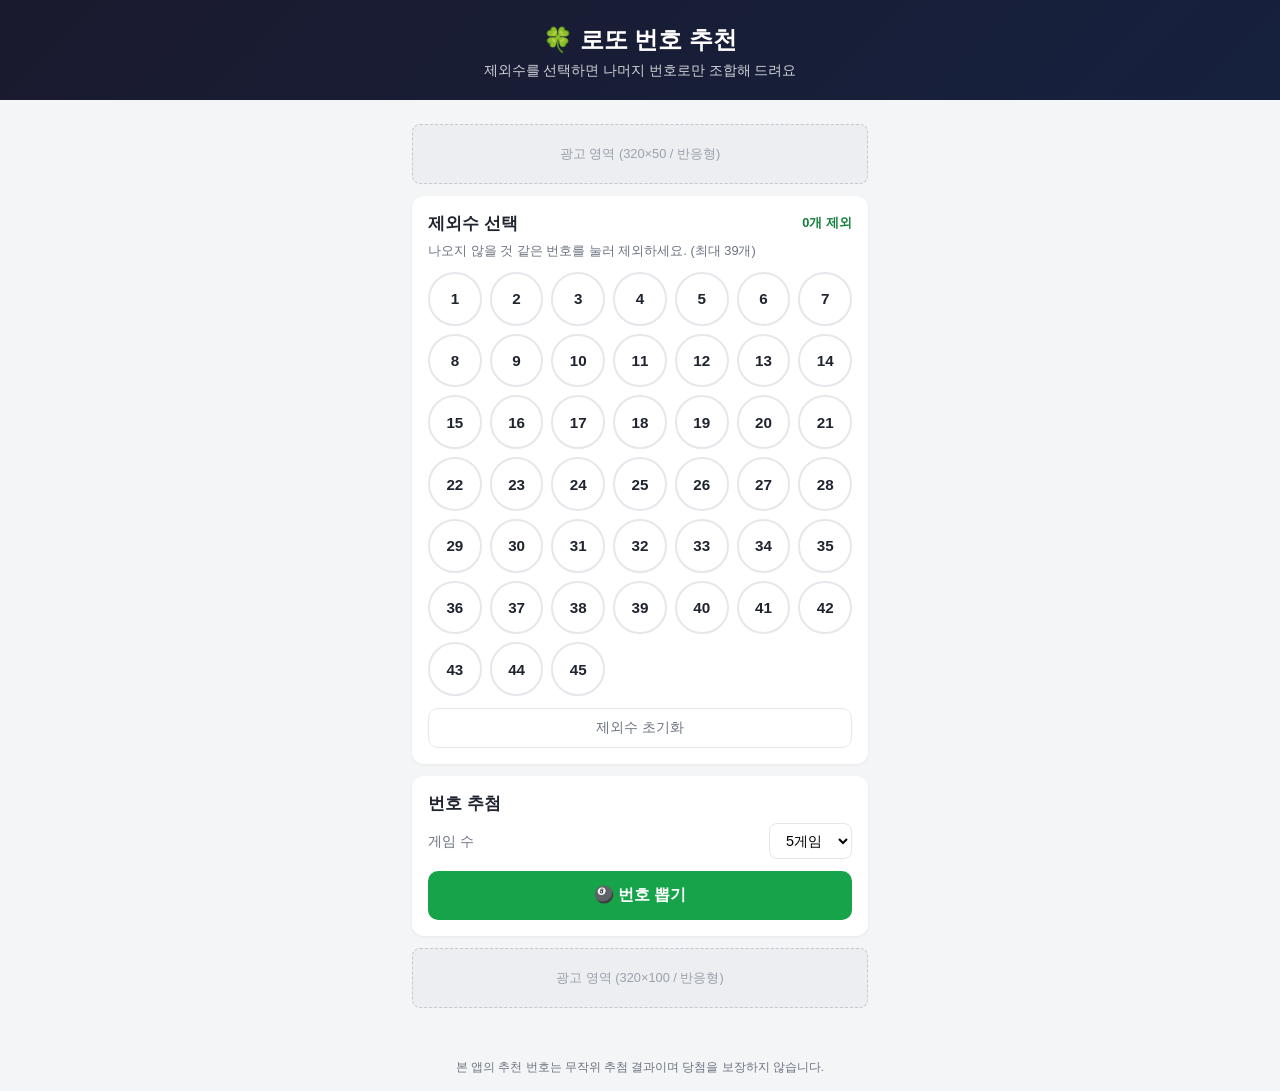
==== index.html @ c4a5d7eb "로또 번호 추천 웹앱 초기 구현 - 1~45 번호판에서 제외수 선택 (최대 39개, localStorage 유지) - 제외수를 뺀 나머지 번호로 1~5게임 랜덤 추첨 (crypto" ====
<!DOCTYPE html>
<html lang="ko">
<head>
  <meta charset="UTF-8" />
  <meta name="viewport" content="width=device-width, initial-scale=1.0, viewport-fit=cover" />
  <meta name="description" content="제외수를 빼고 나머지 번호 중에서 랜덤으로 로또 번호를 추천해주는 앱" />
  <meta name="theme-color" content="#1a1a2e" />
  <title>로또 번호 추천</title>
  <link rel="icon" href="icon.svg" type="image/svg+xml" />
  <link rel="manifest" href="manifest.json" />
  <link rel="stylesheet" href="style.css" />

  <!--
    ▼ 구글 애드센스(AdSense) 사용 시:
    1. https://adsense.google.com 에서 계정 승인 후
    2. 아래 주석을 해제하고 ca-pub-XXXXXXXXXXXXXXXX 를 본인 게시자 ID로 교체하세요.

  <script async src="https://pagead2.googlesyndication.com/pagead/js/adsbygoogle.js?client=ca-pub-XXXXXXXXXXXXXXXX"
    crossorigin="anonymous"></script>
  -->
</head>
<body>
  <header class="app-header">
    <h1>🍀 로또 번호 추천</h1>
    <p class="subtitle">제외수를 선택하면 나머지 번호로만 조합해 드려요</p>
  </header>

  <main>
    <!-- 상단 광고 배너 -->
    <div class="ad-banner" id="ad-top">
      <!--
        ▼ 애드센스 승인 후 아래 주석을 해제하고 값을 교체하세요.

      <ins class="adsbygoogle"
        style="display:block"
        data-ad-client="ca-pub-XXXXXXXXXXXXXXXX"
        data-ad-slot="1234567890"
        data-ad-format="auto"
        data-full-width-responsive="true"></ins>
      <script>(adsbygoogle = window.adsbygoogle || []).push({});</script>
      -->
      <span class="ad-placeholder">광고 영역 (320×50 / 반응형)</span>
    </div>

    <!-- 제외수 선택 -->
    <section class="card">
      <div class="section-title">
        <h2>제외수 선택</h2>
        <span class="excluded-count" id="excluded-count">0개 제외</span>
      </div>
      <p class="hint">나오지 않을 것 같은 번호를 눌러 제외하세요. (최대 39개)</p>
      <div class="number-grid" id="number-grid"></div>
      <button class="btn btn-ghost" id="clear-btn">제외수 초기화</button>
    </section>

    <!-- 게임 수 선택 + 추첨 -->
    <section class="card">
      <div class="section-title">
        <h2>번호 추첨</h2>
      </div>
      <div class="game-count">
        <label for="game-count-select">게임 수</label>
        <select id="game-count-select">
          <option value="1">1게임</option>
          <option value="2">2게임</option>
          <option value="3">3게임</option>
          <option value="4">4게임</option>
          <option value="5" selected>5게임</option>
        </select>
      </div>
      <button class="btn btn-primary" id="draw-btn">🎱 번호 뽑기</button>
    </section>

    <!-- 결과 -->
    <section class="card" id="result-card" hidden>
      <div class="section-title">
        <h2>추천 번호</h2>
        <button class="btn-small" id="copy-btn">복사</button>
      </div>
      <div id="results"></div>
    </section>

    <!-- 하단 광고 배너 -->
    <div class="ad-banner" id="ad-bottom">
      <span class="ad-placeholder">광고 영역 (320×100 / 반응형)</span>
    </div>
  </main>

  <footer class="app-footer">
    <p>본 앱의 추천 번호는 무작위 추첨 결과이며 당첨을 보장하지 않습니다.</p>
  </footer>

  <div class="toast" id="toast" role="status"></div>

  <script src="app.js"></script>
</body>
</html>
---- style.css ----
* {
  margin: 0;
  padding: 0;
  box-sizing: border-box;
}

:root {
  --bg: #f4f5f7;
  --card: #ffffff;
  --text: #1f2430;
  --text-sub: #6b7280;
  --primary: #16a34a;
  --primary-dark: #15803d;
  --border: #e5e7eb;
  --excluded: #d1d5db;
  /* 실제 로또 공 색상 */
  --ball-1: #fbc400;  /* 1-10 노랑 */
  --ball-2: #69c8f2;  /* 11-20 파랑 */
  --ball-3: #ff7272;  /* 21-30 빨강 */
  --ball-4: #aaa;     /* 31-40 회색 */
  --ball-5: #b0d840;  /* 41-45 초록 */
}

body {
  font-family: "Pretendard", -apple-system, BlinkMacSystemFont, "Apple SD Gothic Neo",
    "Malgun Gothic", sans-serif;
  background: var(--bg);
  color: var(--text);
  min-height: 100vh;
}

.app-header {
  background: linear-gradient(135deg, #1a1a2e 0%, #16213e 100%);
  color: #fff;
  text-align: center;
  padding: 24px 16px 20px;
}

.app-header h1 {
  font-size: 1.5rem;
}

.subtitle {
  margin-top: 6px;
  font-size: 0.85rem;
  opacity: 0.8;
}

main {
  max-width: 480px;
  margin: 0 auto;
  padding: 12px 12px 24px;
}

/* 광고 배너 */
.ad-banner {
  display: flex;
  align-items: center;
  justify-content: center;
  min-height: 60px;
  margin: 12px 0;
  background: #eceef1;
  border: 1px dashed #c4c9d0;
  border-radius: 8px;
  overflow: hidden;
}

.ad-placeholder {
  color: #9aa1ab;
  font-size: 0.8rem;
}

/* 카드 */
.card {
  background: var(--card);
  border-radius: 12px;
  padding: 16px;
  margin-bottom: 12px;
  box-shadow: 0 1px 3px rgba(0, 0, 0, 0.06);
}

.section-title {
  display: flex;
  align-items: center;
  justify-content: space-between;
  margin-bottom: 8px;
}

.section-title h2 {
  font-size: 1.05rem;
}

.excluded-count {
  font-size: 0.8rem;
  color: var(--primary-dark);
  font-weight: 600;
}

.hint {
  font-size: 0.8rem;
  color: var(--text-sub);
  margin-bottom: 12px;
}

/* 번호판 */
.number-grid {
  display: grid;
  grid-template-columns: repeat(7, 1fr);
  gap: 8px;
  margin-bottom: 12px;
}

.num-btn {
  aspect-ratio: 1;
  border-radius: 50%;
  border: 2px solid var(--border);
  background: #fff;
  font-size: 0.95rem;
  font-weight: 600;
  color: var(--text);
  cursor: pointer;
  transition: transform 0.1s, background 0.15s, color 0.15s;
  -webkit-tap-highlight-color: transparent;
}

.num-btn:active {
  transform: scale(0.92);
}

.num-btn.excluded {
  background: var(--excluded);
  border-color: var(--excluded);
  color: #6b7280;
  text-decoration: line-through;
}

/* 버튼 */
.btn {
  display: block;
  width: 100%;
  padding: 14px;
  border: none;
  border-radius: 10px;
  font-size: 1rem;
  font-weight: 700;
  cursor: pointer;
  -webkit-tap-highlight-color: transparent;
}

.btn-primary {
  background: var(--primary);
  color: #fff;
}

.btn-primary:active {
  background: var(--primary-dark);
}

.btn-ghost {
  background: transparent;
  border: 1px solid var(--border);
  color: var(--text-sub);
  font-weight: 500;
  padding: 10px;
  font-size: 0.85rem;
}

.btn-small {
  border: 1px solid var(--border);
  background: #fff;
  border-radius: 8px;
  padding: 6px 12px;
  font-size: 0.8rem;
  color: var(--text);
  cursor: pointer;
}

.game-count {
  display: flex;
  align-items: center;
  justify-content: space-between;
  margin-bottom: 12px;
}

.game-count label {
  font-size: 0.9rem;
  color: var(--text-sub);
}

.game-count select {
  padding: 8px 12px;
  border-radius: 8px;
  border: 1px solid var(--border);
  font-size: 0.9rem;
  background: #fff;
}

/* 결과 */
.result-row {
  display: flex;
  align-items: center;
  gap: 8px;
  padding: 10px 0;
  border-bottom: 1px solid var(--border);
}

.result-row:last-child {
  border-bottom: none;
}

.result-label {
  font-size: 0.8rem;
  font-weight: 700;
  color: var(--text-sub);
  width: 20px;
  flex-shrink: 0;
}

.balls {
  display: flex;
  gap: 6px;
  flex-wrap: wrap;
}

.ball {
  width: 38px;
  height: 38px;
  border-radius: 50%;
  display: flex;
  align-items: center;
  justify-content: center;
  font-weight: 700;
  font-size: 0.9rem;
  color: #fff;
  text-shadow: 0 1px 1px rgba(0, 0, 0, 0.25);
  box-shadow: inset -3px -3px 6px rgba(0, 0, 0, 0.15);
  animation: pop 0.3s ease backwards;
}

.ball:nth-child(1) { animation-delay: 0.05s; }
.ball:nth-child(2) { animation-delay: 0.1s; }
.ball:nth-child(3) { animation-delay: 0.15s; }
.ball:nth-child(4) { animation-delay: 0.2s; }
.ball:nth-child(5) { animation-delay: 0.25s; }
.ball:nth-child(6) { animation-delay: 0.3s; }

@keyframes pop {
  from {
    transform: scale(0);
    opacity: 0;
  }
  to {
    transform: scale(1);
    opacity: 1;
  }
}

.ball.c1 { background: var(--ball-1); }
.ball.c2 { background: var(--ball-2); }
.ball.c3 { background: var(--ball-3); }
.ball.c4 { background: var(--ball-4); }
.ball.c5 { background: var(--ball-5); }

/* 푸터 */
.app-footer {
  text-align: center;
  padding: 16px;
  font-size: 0.72rem;
  color: var(--text-sub);
}

/* 토스트 */
.toast {
  position: fixed;
  bottom: 32px;
  left: 50%;
  transform: translateX(-50%) translateY(20px);
  background: rgba(31, 36, 48, 0.92);
  color: #fff;
  padding: 10px 20px;
  border-radius: 24px;
  font-size: 0.85rem;
  opacity: 0;
  pointer-events: none;
  transition: opacity 0.25s, transform 0.25s;
  white-space: nowrap;
}

.toast.show {
  opacity: 1;
  transform: translateX(-50%) translateY(0);
}

@media (max-width: 360px) {
  .ball {
    width: 34px;
    height: 34px;
    font-size: 0.85rem;
  }
}
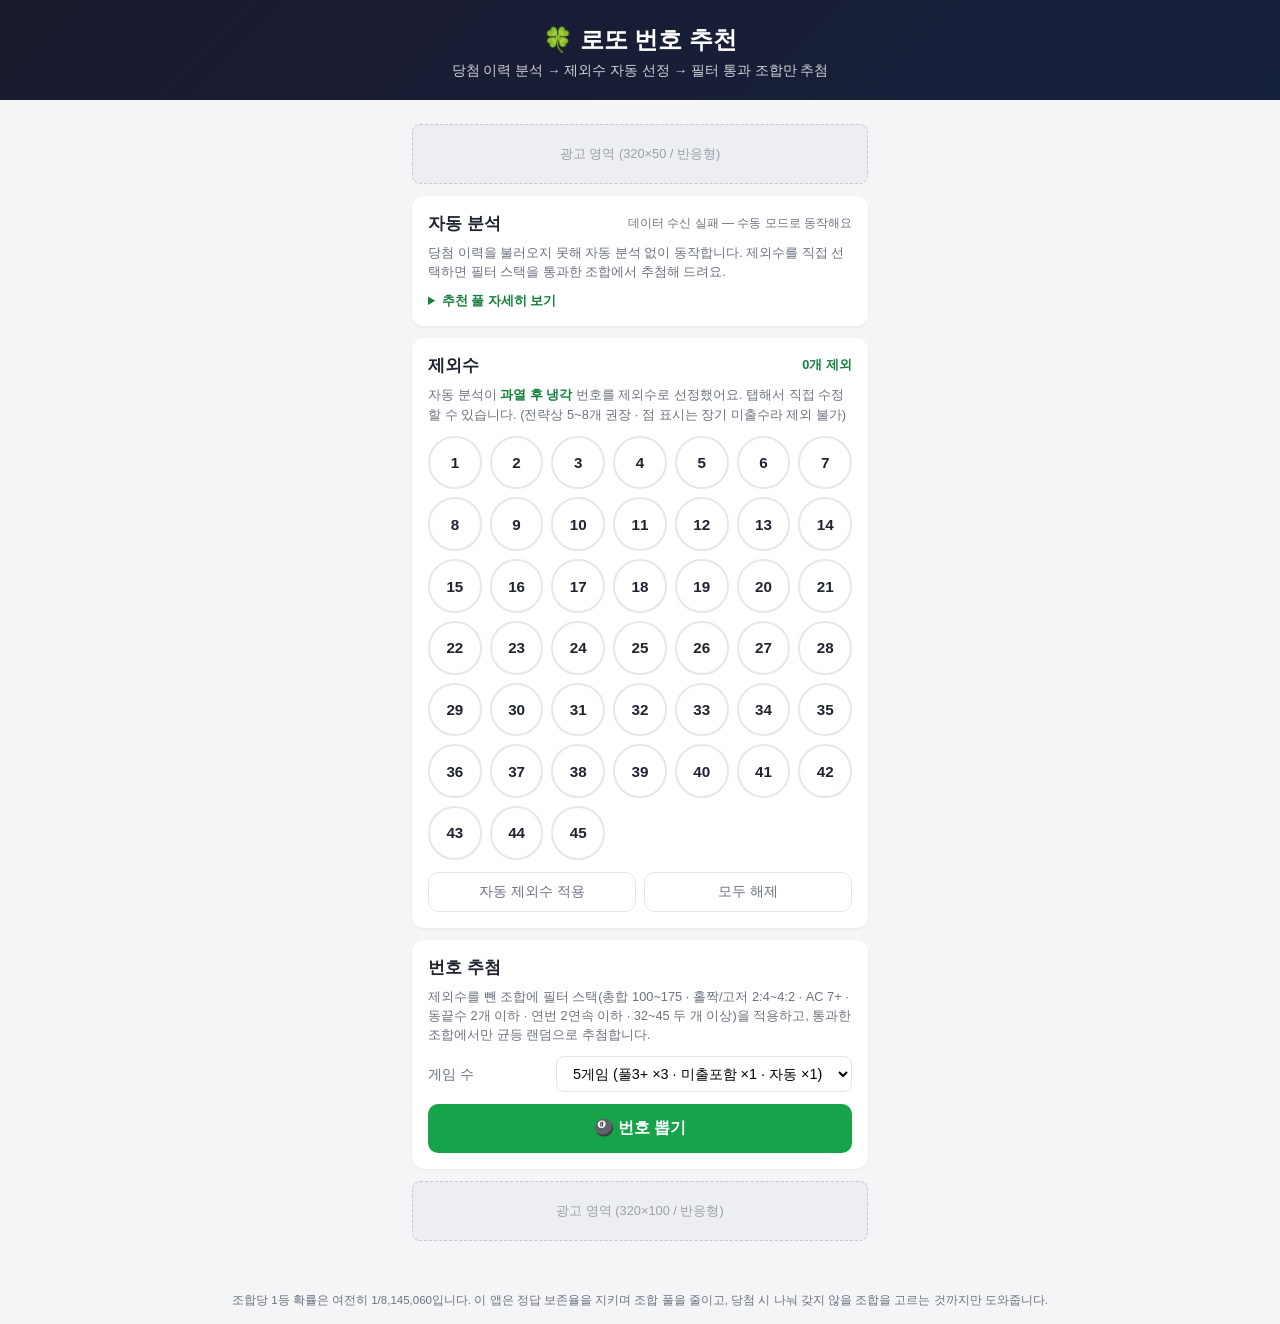
==== commit 010a30e5: "제외수_v2.py 전략 이식: 자동 제외수 + 필터 스택 기반 추첨 - logic.js: 파이썬 원본의 분석(핫넘버/미출수/이월/추천 풀/제외수 자동 선정),   필터 스택(총합·" ====
--- a/index.html
+++ b/index.html
@@ -3,7 +3,7 @@
 <head>
   <meta charset="UTF-8" />
   <meta name="viewport" content="width=device-width, initial-scale=1.0, viewport-fit=cover" />
-  <meta name="description" content="제외수를 빼고 나머지 번호 중에서 랜덤으로 로또 번호를 추천해주는 앱" />
+  <meta name="description" content="당첨 이력 분석으로 제외수를 자동 선정하고, 필터를 통과한 조합에서만 랜덤으로 로또 번호를 추천해주는 앱" />
   <meta name="theme-color" content="#1a1a2e" />
   <title>로또 번호 추천</title>
   <link rel="icon" href="icon.svg" type="image/svg+xml" />
@@ -22,7 +22,7 @@
 <body>
   <header class="app-header">
     <h1>🍀 로또 번호 추천</h1>
-    <p class="subtitle">제외수를 선택하면 나머지 번호로만 조합해 드려요</p>
+    <p class="subtitle">당첨 이력 분석 → 제외수 자동 선정 → 필터 통과 조합만 추첨</p>
   </header>
 
   <main>
@@ -42,15 +42,36 @@
       <span class="ad-placeholder">광고 영역 (320×50 / 반응형)</span>
     </div>
 
-    <!-- 제외수 선택 -->
+    <!-- 자동 분석 -->
     <section class="card">
       <div class="section-title">
-        <h2>제외수 선택</h2>
+        <h2>자동 분석</h2>
+        <span class="data-status" id="data-status">준비 중…</span>
+      </div>
+      <div id="analysis-body">
+        <p class="hint">최근 당첨 이력을 분석하는 중입니다…</p>
+      </div>
+      <details class="pool-details">
+        <summary>추천 풀 자세히 보기</summary>
+        <ul class="pool-list" id="pool-list"></ul>
+      </details>
+    </section>
+
+    <!-- 제외수 -->
+    <section class="card">
+      <div class="section-title">
+        <h2>제외수</h2>
         <span class="excluded-count" id="excluded-count">0개 제외</span>
       </div>
-      <p class="hint">나오지 않을 것 같은 번호를 눌러 제외하세요. (최대 39개)</p>
+      <p class="hint">
+        자동 분석이 <em>과열 후 냉각</em> 번호를 제외수로 선정했어요. 탭해서 직접 수정할 수
+        있습니다. (전략상 5~8개 권장 · 점 표시는 장기 미출수라 제외 불가)
+      </p>
       <div class="number-grid" id="number-grid"></div>
-      <button class="btn btn-ghost" id="clear-btn">제외수 초기화</button>
+      <div class="btn-row">
+        <button class="btn btn-ghost" id="auto-btn">자동 제외수 적용</button>
+        <button class="btn btn-ghost" id="clear-btn">모두 해제</button>
+      </div>
     </section>
 
     <!-- 게임 수 선택 + 추첨 -->
@@ -58,6 +79,11 @@
       <div class="section-title">
         <h2>번호 추첨</h2>
       </div>
+      <p class="hint">
+        제외수를 뺀 조합에 필터 스택(총합 100~175 · 홀짝/고저 2:4~4:2 · AC 7+ · 동끝수 2개
+        이하 · 연번 2연속 이하 · 32~45 두 개 이상)을 적용하고, 통과한 조합에서만 균등
+        랜덤으로 추첨합니다.
+      </p>
       <div class="game-count">
         <label for="game-count-select">게임 수</label>
         <select id="game-count-select">
@@ -65,7 +91,7 @@
           <option value="2">2게임</option>
           <option value="3">3게임</option>
           <option value="4">4게임</option>
-          <option value="5" selected>5게임</option>
+          <option value="5" selected>5게임 (풀3+ ×3 · 미출포함 ×1 · 자동 ×1)</option>
         </select>
       </div>
       <button class="btn btn-primary" id="draw-btn">🎱 번호 뽑기</button>
@@ -87,11 +113,15 @@
   </main>
 
   <footer class="app-footer">
-    <p>본 앱의 추천 번호는 무작위 추첨 결과이며 당첨을 보장하지 않습니다.</p>
+    <p>
+      조합당 1등 확률은 여전히 1/8,145,060입니다. 이 앱은 정답 보존율을 지키며 조합 풀을
+      줄이고, 당첨 시 나눠 갖지 않을 조합을 고르는 것까지만 도와줍니다.
+    </p>
   </footer>
 
   <div class="toast" id="toast" role="status"></div>
 
+  <script src="logic.js"></script>
   <script src="app.js"></script>
 </body>
 </html>
--- a/style.css
+++ b/style.css
@@ -100,6 +100,95 @@
   font-size: 0.8rem;
   color: var(--text-sub);
   margin-bottom: 12px;
+  line-height: 1.5;
+}
+
+.hint em {
+  font-style: normal;
+  color: var(--primary-dark);
+  font-weight: 600;
+}
+
+/* 자동 분석 */
+.data-status {
+  font-size: 0.75rem;
+  color: var(--text-sub);
+}
+
+.analysis-row {
+  display: flex;
+  align-items: center;
+  gap: 10px;
+  padding: 7px 0;
+  border-bottom: 1px solid var(--border);
+}
+
+.analysis-row:last-child {
+  border-bottom: none;
+}
+
+.analysis-label {
+  font-size: 0.8rem;
+  font-weight: 600;
+  color: var(--text-sub);
+  width: 108px;
+  flex-shrink: 0;
+  line-height: 1.3;
+}
+
+.analysis-label small {
+  display: block;
+  font-weight: 400;
+  font-size: 0.68rem;
+  color: #9aa1ab;
+}
+
+.analysis-value {
+  display: flex;
+  flex-wrap: wrap;
+  gap: 4px;
+  align-items: center;
+  font-size: 0.85rem;
+}
+
+.analysis-value .none {
+  color: #9aa1ab;
+  font-size: 0.8rem;
+}
+
+.ball.mini {
+  width: 26px;
+  height: 26px;
+  font-size: 0.72rem;
+  animation: none;
+}
+
+.pool-details {
+  margin-top: 10px;
+}
+
+.pool-details summary {
+  font-size: 0.8rem;
+  color: var(--primary-dark);
+  cursor: pointer;
+  font-weight: 600;
+}
+
+.pool-list {
+  list-style: none;
+  margin-top: 8px;
+}
+
+.pool-list li {
+  display: flex;
+  align-items: center;
+  gap: 8px;
+  padding: 4px 0;
+}
+
+.pool-reason {
+  font-size: 0.78rem;
+  color: var(--text-sub);
 }
 
 /* 번호판 */
@@ -134,6 +223,28 @@
   text-decoration: line-through;
 }
 
+.num-btn.excluded.auto {
+  background: #fde8e8;
+  border-color: #f8b4b4;
+  color: #c81e1e;
+}
+
+.num-btn.cold {
+  position: relative;
+}
+
+.num-btn.cold::after {
+  content: "";
+  position: absolute;
+  bottom: 3px;
+  left: 50%;
+  transform: translateX(-50%);
+  width: 5px;
+  height: 5px;
+  border-radius: 50%;
+  background: #3b82f6;
+}
+
 /* 버튼 */
 .btn {
   display: block;
@@ -209,11 +320,37 @@
 }
 
 .result-label {
-  font-size: 0.8rem;
+  font-size: 0.68rem;
   font-weight: 700;
-  color: var(--text-sub);
-  width: 20px;
+  color: var(--primary-dark);
+  background: #ecfdf3;
+  border: 1px solid #bbe7cd;
+  border-radius: 6px;
+  padding: 3px 4px;
+  width: 56px;
+  text-align: center;
   flex-shrink: 0;
+  white-space: nowrap;
+}
+
+.result-body {
+  display: flex;
+  flex-direction: column;
+  gap: 3px;
+}
+
+.result-meta {
+  font-size: 0.7rem;
+  color: #9aa1ab;
+}
+
+.btn-row {
+  display: flex;
+  gap: 8px;
+}
+
+.btn-row .btn {
+  flex: 1;
 }
 
 .balls {
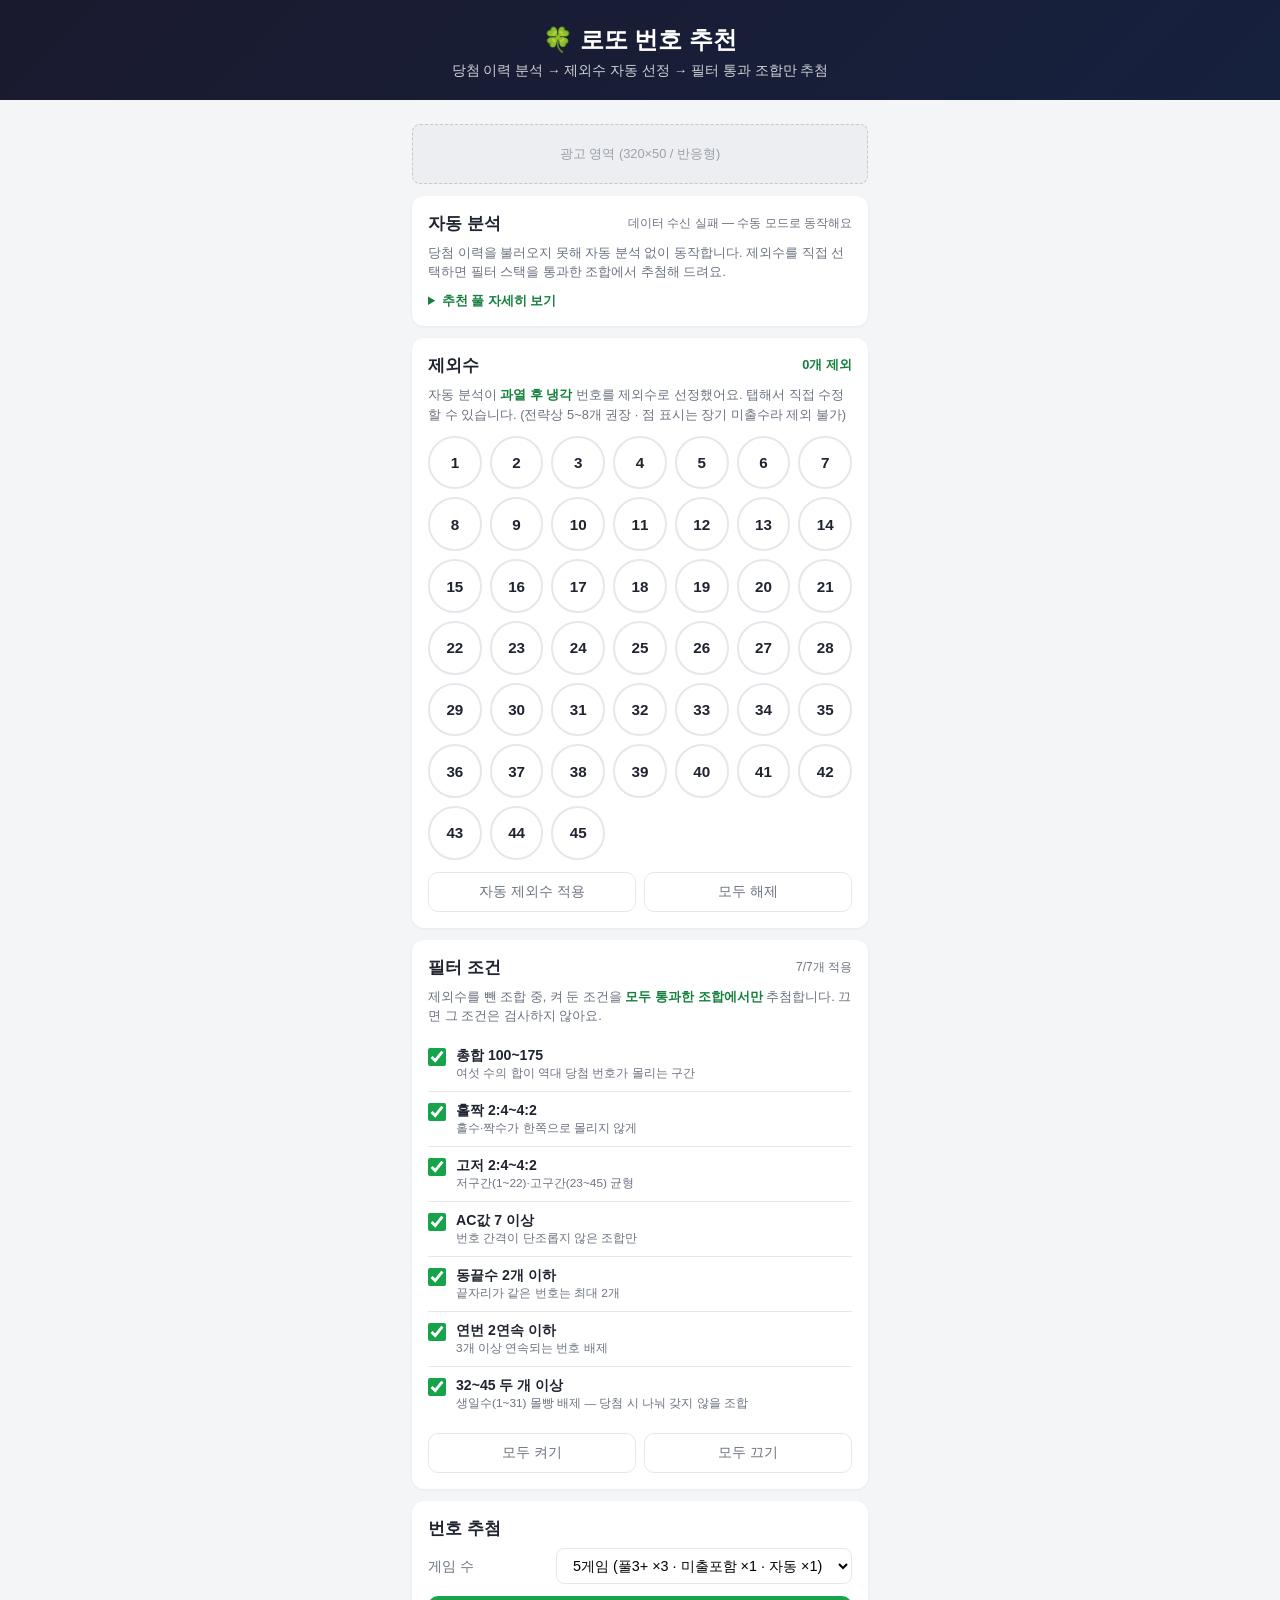
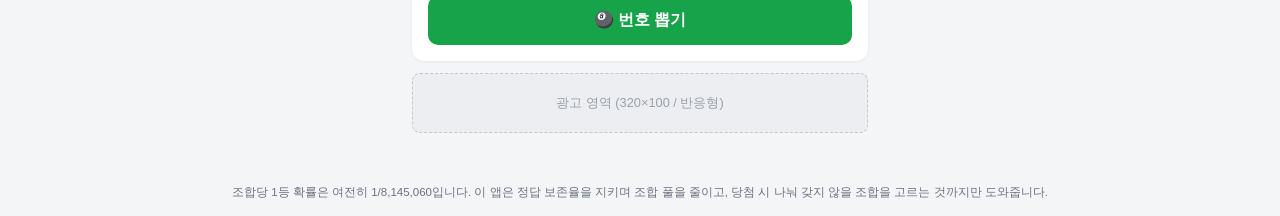
==== commit 590e3a49: "필터 조건 선택/해제 기능 추가 - 7가지 필터(총합·홀짝·고저·AC·동끝수·연번·32~45 두 개 이상)를   체크박스로 개별 on/off, 켜진 조건만 추첨에 적용 - 모두 켜" ====
--- a/index.html
+++ b/index.html
@@ -74,16 +74,28 @@
       </div>
     </section>
 
+    <!-- 필터 조건 -->
+    <section class="card">
+      <div class="section-title">
+        <h2>필터 조건</h2>
+        <span class="data-status" id="filter-count"></span>
+      </div>
+      <p class="hint">
+        제외수를 뺀 조합 중, 켜 둔 조건을 <em>모두 통과한 조합에서만</em> 추첨합니다.
+        끄면 그 조건은 검사하지 않아요.
+      </p>
+      <div class="filter-list" id="filter-list"></div>
+      <div class="btn-row">
+        <button class="btn btn-ghost" id="filter-all-btn">모두 켜기</button>
+        <button class="btn btn-ghost" id="filter-none-btn">모두 끄기</button>
+      </div>
+    </section>
+
     <!-- 게임 수 선택 + 추첨 -->
     <section class="card">
       <div class="section-title">
         <h2>번호 추첨</h2>
       </div>
-      <p class="hint">
-        제외수를 뺀 조합에 필터 스택(총합 100~175 · 홀짝/고저 2:4~4:2 · AC 7+ · 동끝수 2개
-        이하 · 연번 2연속 이하 · 32~45 두 개 이상)을 적용하고, 통과한 조합에서만 균등
-        랜덤으로 추첨합니다.
-      </p>
       <div class="game-count">
         <label for="game-count-select">게임 수</label>
         <select id="game-count-select">
--- a/style.css
+++ b/style.css
@@ -191,6 +191,55 @@
   color: var(--text-sub);
 }
 
+/* 필터 조건 */
+.filter-list {
+  margin-bottom: 12px;
+}
+
+.filter-item {
+  display: flex;
+  align-items: flex-start;
+  gap: 10px;
+  padding: 9px 0;
+  border-bottom: 1px solid var(--border);
+  cursor: pointer;
+  -webkit-tap-highlight-color: transparent;
+}
+
+.filter-item:last-child {
+  border-bottom: none;
+}
+
+.filter-item input {
+  width: 18px;
+  height: 18px;
+  margin-top: 2px;
+  accent-color: var(--primary);
+  flex-shrink: 0;
+  cursor: pointer;
+}
+
+.filter-text {
+  display: flex;
+  flex-direction: column;
+  gap: 1px;
+}
+
+.filter-text strong {
+  font-size: 0.88rem;
+  font-weight: 600;
+}
+
+.filter-text small {
+  font-size: 0.74rem;
+  color: var(--text-sub);
+}
+
+.filter-item input:not(:checked) + .filter-text strong {
+  color: #9aa1ab;
+  font-weight: 500;
+}
+
 /* 번호판 */
 .number-grid {
   display: grid;
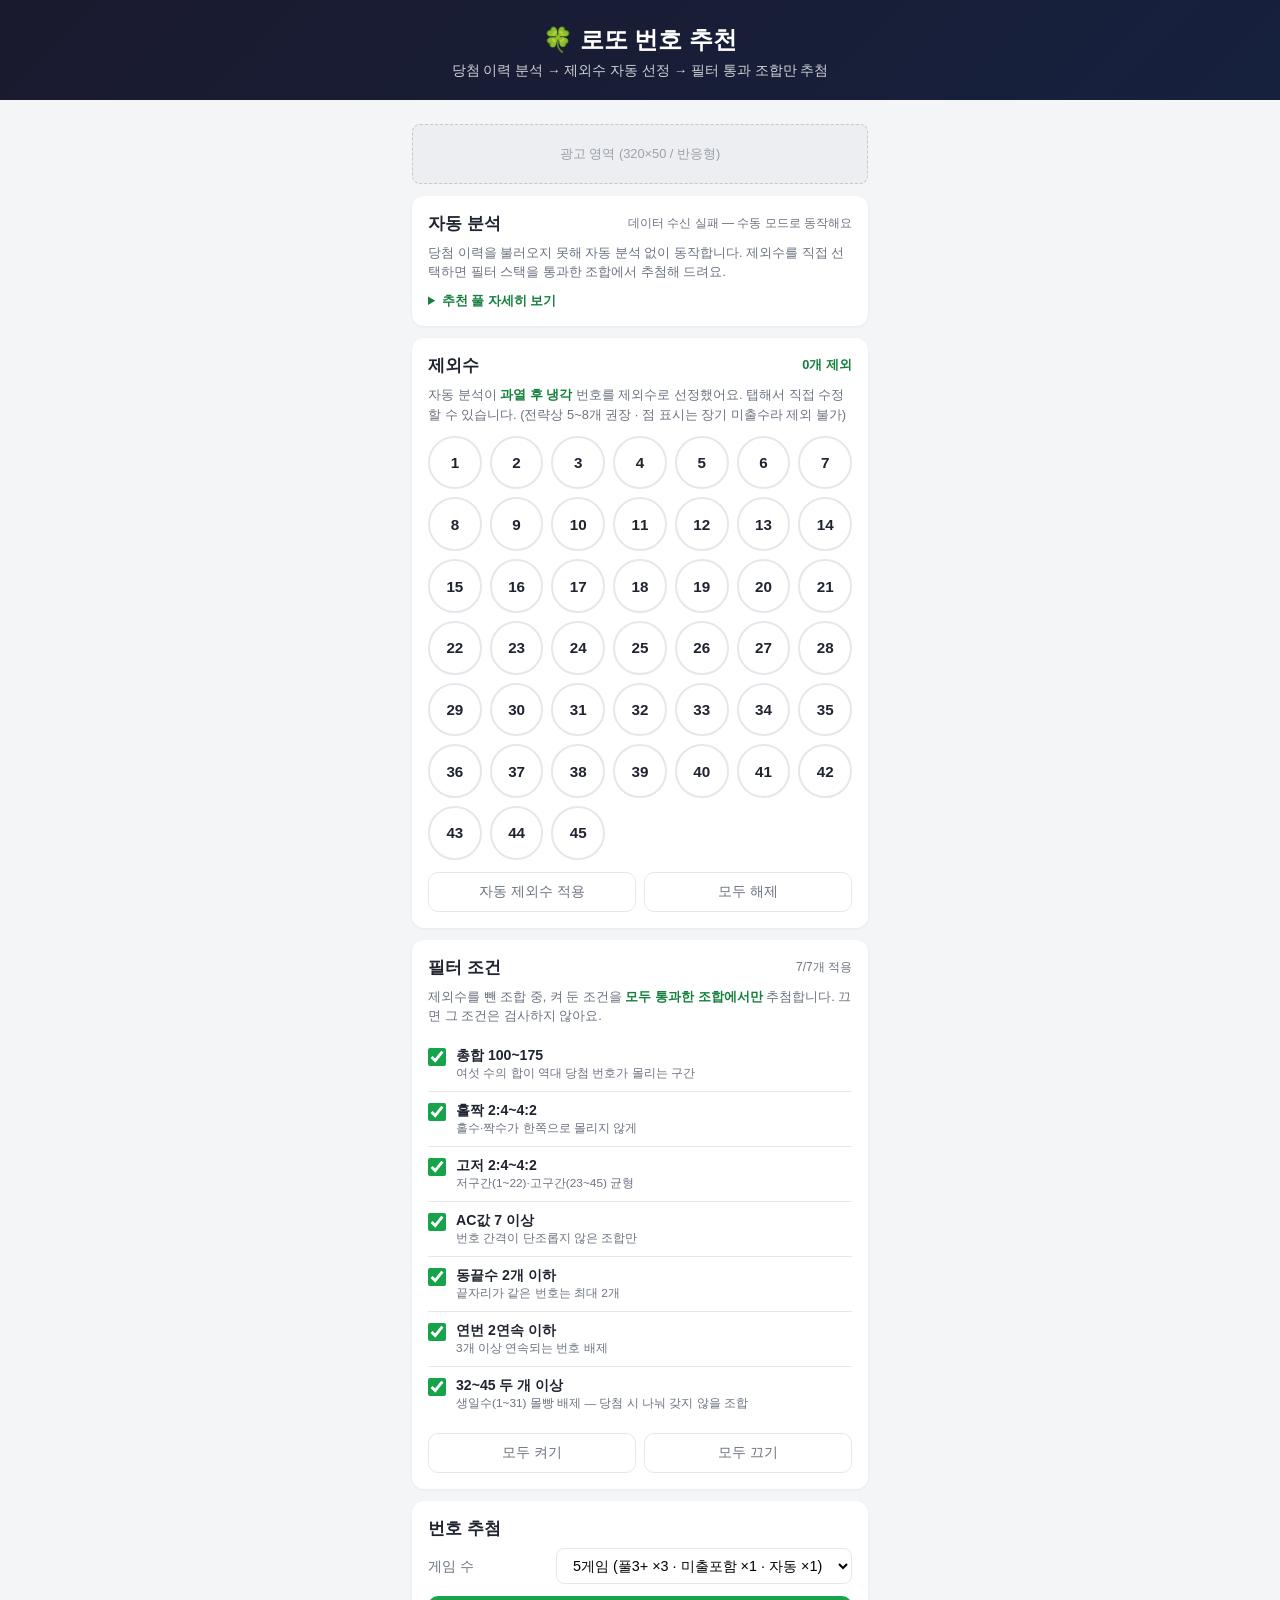
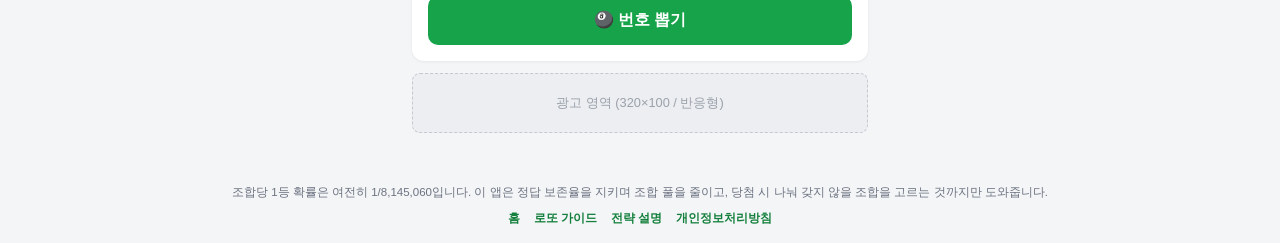
==== commit 37bbe976: "애드센스 승인 준비: 확인 코드 삽입 + 콘텐츠 페이지 추가 - 전 페이지 head에 애드센스 확인 코드(ca-pub-2843757027982749) 삽입 - 승인 심사용 콘텐츠:" ====
--- a/index.html
+++ b/index.html
@@ -10,14 +10,9 @@
   <link rel="manifest" href="manifest.json" />
   <link rel="stylesheet" href="style.css" />
 
-  <!--
-    ▼ 구글 애드센스(AdSense) 사용 시:
-    1. https://adsense.google.com 에서 계정 승인 후
-    2. 아래 주석을 해제하고 ca-pub-XXXXXXXXXXXXXXXX 를 본인 게시자 ID로 교체하세요.
-
-  <script async src="https://pagead2.googlesyndication.com/pagead/js/adsbygoogle.js?client=ca-pub-XXXXXXXXXXXXXXXX"
+  <!-- 구글 애드센스: 사이트 소유 확인 + 광고 로더 -->
+  <script async src="https://pagead2.googlesyndication.com/pagead/js/adsbygoogle.js?client=ca-pub-2843757027982749"
     crossorigin="anonymous"></script>
-  -->
 </head>
 <body>
   <header class="app-header">
@@ -29,11 +24,12 @@
     <!-- 상단 광고 배너 -->
     <div class="ad-banner" id="ad-top">
       <!--
-        ▼ 애드센스 승인 후 아래 주석을 해제하고 값을 교체하세요.
+        ▼ 애드센스 승인 후: 광고 단위를 만들고 아래 주석을 해제한 뒤
+          data-ad-slot 값을 발급받은 슬롯 ID로 교체하세요.
 
       <ins class="adsbygoogle"
         style="display:block"
-        data-ad-client="ca-pub-XXXXXXXXXXXXXXXX"
+        data-ad-client="ca-pub-2843757027982749"
         data-ad-slot="1234567890"
         data-ad-format="auto"
         data-full-width-responsive="true"></ins>
@@ -129,6 +125,12 @@
       조합당 1등 확률은 여전히 1/8,145,060입니다. 이 앱은 정답 보존율을 지키며 조합 풀을
       줄이고, 당첨 시 나눠 갖지 않을 조합을 고르는 것까지만 도와줍니다.
     </p>
+    <nav class="site-nav">
+      <a href="./">홈</a>
+      <a href="guide.html">로또 가이드</a>
+      <a href="strategy.html">전략 설명</a>
+      <a href="privacy.html">개인정보처리방침</a>
+    </nav>
   </footer>
 
   <div class="toast" id="toast" role="status"></div>
--- a/style.css
+++ b/style.css
@@ -455,6 +455,88 @@
   color: var(--text-sub);
 }
 
+.site-nav {
+  margin-top: 10px;
+  display: flex;
+  justify-content: center;
+  flex-wrap: wrap;
+  gap: 6px 14px;
+}
+
+.site-nav a {
+  color: var(--primary-dark);
+  text-decoration: none;
+  font-size: 0.78rem;
+  font-weight: 600;
+}
+
+/* 콘텐츠 페이지 */
+.article {
+  max-width: 640px;
+}
+
+.article h2 {
+  font-size: 1.05rem;
+  margin-bottom: 10px;
+}
+
+.article p {
+  font-size: 0.88rem;
+  line-height: 1.7;
+  color: var(--text);
+  margin-bottom: 10px;
+}
+
+.article p:last-child {
+  margin-bottom: 0;
+}
+
+.article ul {
+  padding-left: 18px;
+  margin-bottom: 10px;
+}
+
+.article li {
+  font-size: 0.88rem;
+  line-height: 1.7;
+  margin-bottom: 6px;
+}
+
+.article a {
+  color: var(--primary-dark);
+}
+
+.article code {
+  background: #f1f3f5;
+  border-radius: 4px;
+  padding: 1px 5px;
+  font-size: 0.82em;
+}
+
+.table-wrap {
+  overflow-x: auto;
+  margin-bottom: 10px;
+}
+
+.article table {
+  border-collapse: collapse;
+  width: 100%;
+  font-size: 0.82rem;
+}
+
+.article th,
+.article td {
+  border: 1px solid var(--border);
+  padding: 8px 10px;
+  text-align: left;
+  line-height: 1.5;
+}
+
+.article th {
+  background: #f8f9fa;
+  white-space: nowrap;
+}
+
 /* 토스트 */
 .toast {
   position: fixed;
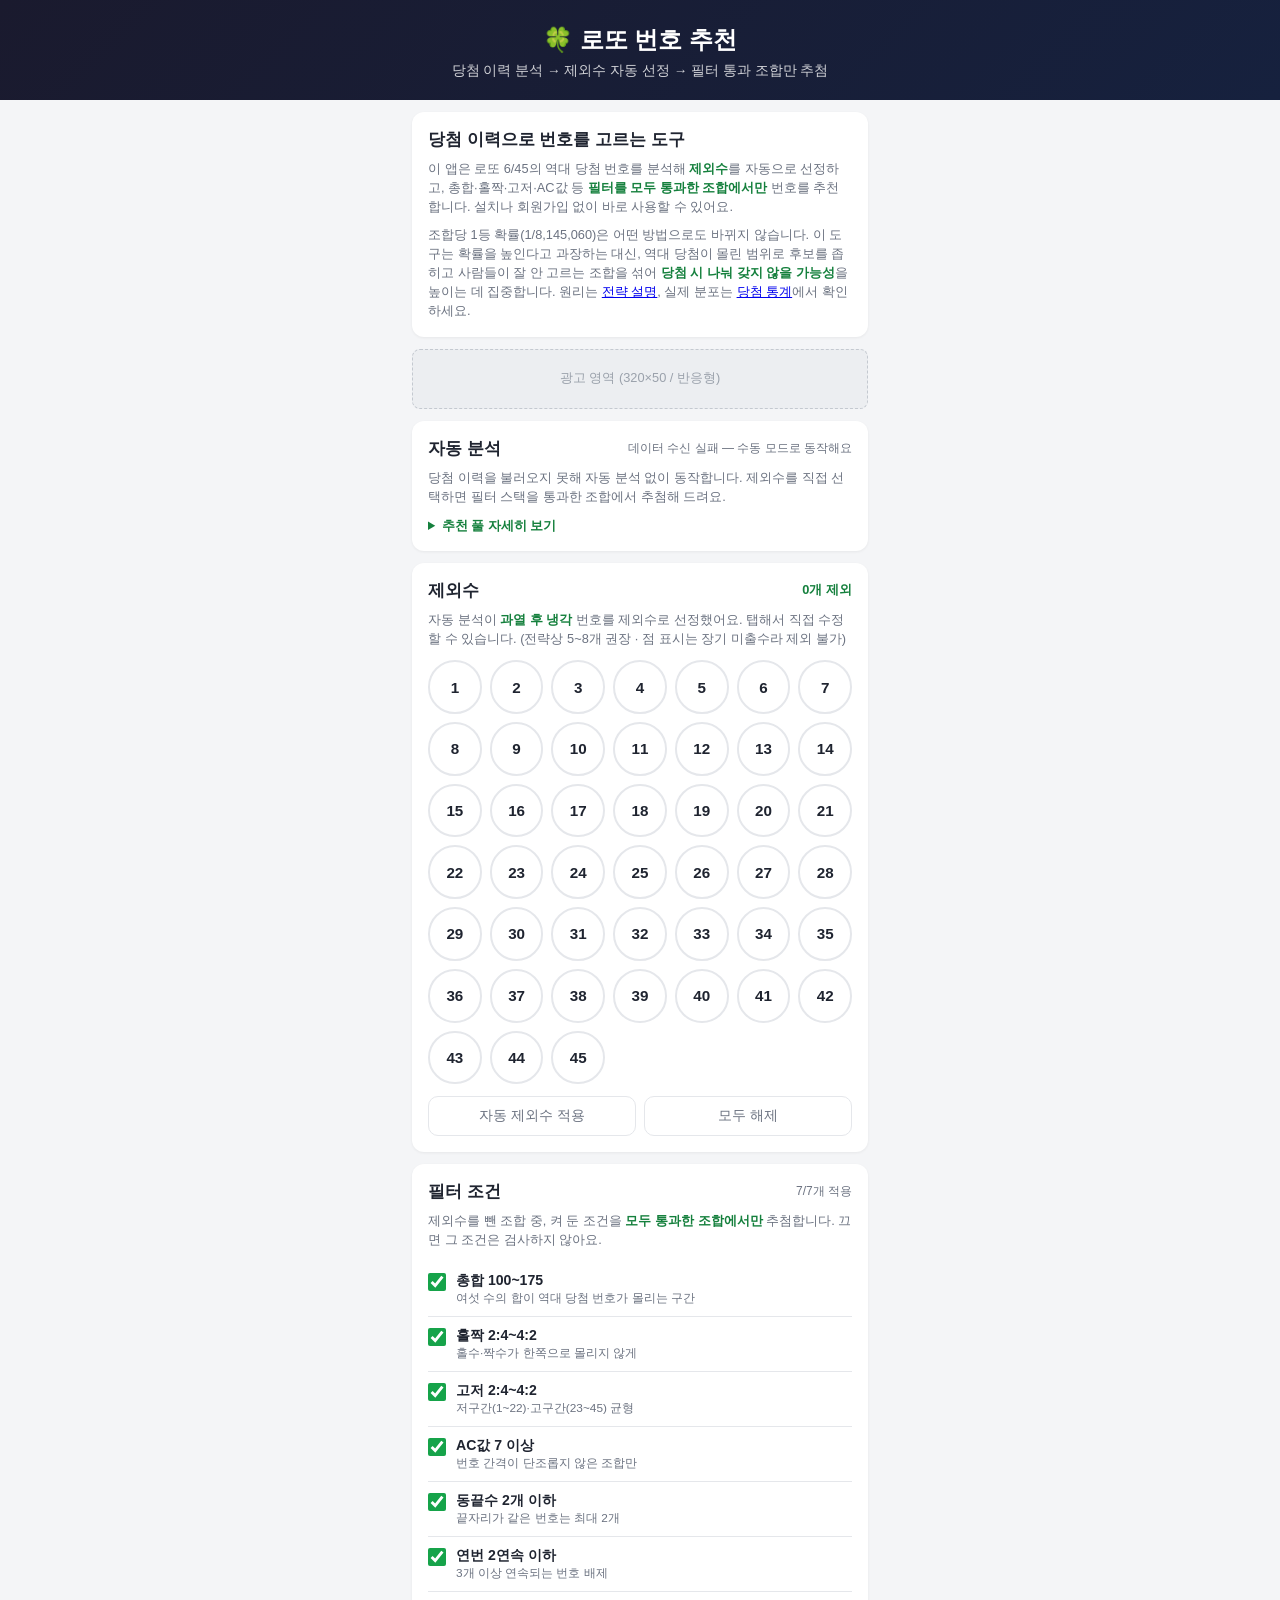
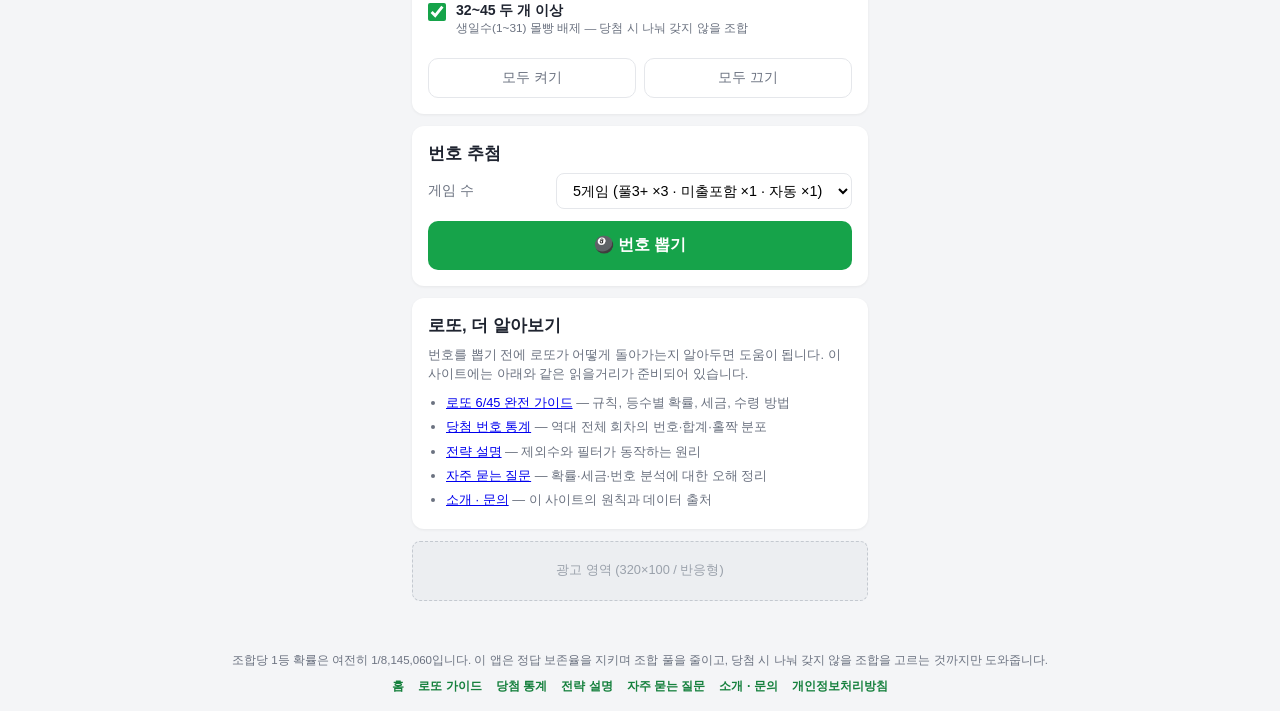
==== commit b954222b: "콘텐츠 보강: 통계·FAQ·소개 페이지 추가 및 SEO 개선 - stats.html: 역대 1245회 실제 데이터 기반 당첨 번호 통계 분석 페이지 신설 - faq.html: 확률" ====
--- a/index.html
+++ b/index.html
@@ -7,6 +7,7 @@
   <meta name="theme-color" content="#1a1a2e" />
   <title>로또 번호 추천</title>
   <link rel="icon" href="icon.svg" type="image/svg+xml" />
+  <link rel="canonical" href="https://bimbim159-sketch.github.io/" />
   <link rel="manifest" href="manifest.json" />
   <link rel="stylesheet" href="style.css" />
 
@@ -21,11 +22,28 @@
   </header>
 
   <main>
-    <!-- 상단 광고 배너 -->
-    <div class="ad-banner" id="ad-top">
+    <!-- 소개 (사이트 설명) -->
+    <section class="card">
+      <h2 style="font-size:1.05rem;margin-bottom:8px;">당첨 이력으로 번호를 고르는 도구</h2>
+      <p class="hint" style="margin-bottom:8px;">
+        이 앱은 로또 6/45의 역대 당첨 번호를 분석해 <em>제외수</em>를 자동으로 선정하고,
+        총합·홀짝·고저·AC값 등 <em>필터를 모두 통과한 조합에서만</em> 번호를 추천합니다.
+        설치나 회원가입 없이 바로 사용할 수 있어요.
+      </p>
+      <p class="hint" style="margin-bottom:0;">
+        조합당 1등 확률(1/8,145,060)은 어떤 방법으로도 바뀌지 않습니다. 이 도구는 확률을
+        높인다고 과장하는 대신, 역대 당첨이 몰린 범위로 후보를 좁히고 사람들이 잘 안 고르는
+        조합을 섞어 <em>당첨 시 나눠 갖지 않을 가능성</em>을 높이는 데 집중합니다. 원리는
+        <a href="strategy.html">전략 설명</a>, 실제 분포는 <a href="stats.html">당첨 통계</a>에서
+        확인하세요.
+      </p>
+    </section>
+
+    <!-- 상단 광고 배너 (애드센스 승인 후 노출) -->
+    <div class="ad-banner" id="ad-top" hidden>
       <!--
-        ▼ 애드센스 승인 후: 광고 단위를 만들고 아래 주석을 해제한 뒤
-          data-ad-slot 값을 발급받은 슬롯 ID로 교체하세요.
+        ▼ 애드센스 승인 후: hidden 속성을 제거하고, 광고 단위를 만든 뒤 아래 주석을
+          해제하고 data-ad-slot 값을 발급받은 슬롯 ID로 교체하세요.
 
       <ins class="adsbygoogle"
         style="display:block"
@@ -114,8 +132,24 @@
       <div id="results"></div>
     </section>
 
-    <!-- 하단 광고 배너 -->
-    <div class="ad-banner" id="ad-bottom">
+    <!-- 더 알아보기 -->
+    <section class="card">
+      <h2 style="font-size:1.05rem;margin-bottom:8px;">로또, 더 알아보기</h2>
+      <p class="hint" style="margin-bottom:8px;">
+        번호를 뽑기 전에 로또가 어떻게 돌아가는지 알아두면 도움이 됩니다. 이 사이트에는
+        아래와 같은 읽을거리가 준비되어 있습니다.
+      </p>
+      <ul class="hint" style="padding-left:18px;margin-bottom:0;line-height:1.9;">
+        <li><a href="guide.html">로또 6/45 완전 가이드</a> — 규칙, 등수별 확률, 세금, 수령 방법</li>
+        <li><a href="stats.html">당첨 번호 통계</a> — 역대 전체 회차의 번호·합계·홀짝 분포</li>
+        <li><a href="strategy.html">전략 설명</a> — 제외수와 필터가 동작하는 원리</li>
+        <li><a href="faq.html">자주 묻는 질문</a> — 확률·세금·번호 분석에 대한 오해 정리</li>
+        <li><a href="about.html">소개 · 문의</a> — 이 사이트의 원칙과 데이터 출처</li>
+      </ul>
+    </section>
+
+    <!-- 하단 광고 배너 (애드센스 승인 후 노출) -->
+    <div class="ad-banner" id="ad-bottom" hidden>
       <span class="ad-placeholder">광고 영역 (320×100 / 반응형)</span>
     </div>
   </main>
@@ -128,7 +162,10 @@
     <nav class="site-nav">
       <a href="./">홈</a>
       <a href="guide.html">로또 가이드</a>
+      <a href="stats.html">당첨 통계</a>
       <a href="strategy.html">전략 설명</a>
+      <a href="faq.html">자주 묻는 질문</a>
+      <a href="about.html">소개 · 문의</a>
       <a href="privacy.html">개인정보처리방침</a>
     </nav>
   </footer>
--- a/style.css
+++ b/style.css
@@ -537,6 +537,64 @@
   white-space: nowrap;
 }
 
+/* 통계 페이지 */
+.nball {
+  display: inline-flex;
+  align-items: center;
+  justify-content: center;
+  width: 24px;
+  height: 24px;
+  border-radius: 50%;
+  font-size: 0.72rem;
+  font-weight: 700;
+  color: #fff;
+  text-shadow: 0 1px 1px rgba(0, 0, 0, 0.25);
+  box-shadow: inset -2px -2px 4px rgba(0, 0, 0, 0.15);
+  vertical-align: middle;
+}
+.nball.c1 { background: var(--ball-1); }
+.nball.c2 { background: var(--ball-2); }
+.nball.c3 { background: var(--ball-3); }
+.nball.c4 { background: var(--ball-4); }
+.nball.c5 { background: var(--ball-5); }
+
+.nball-row {
+  display: flex;
+  flex-wrap: wrap;
+  gap: 6px;
+  margin-bottom: 10px;
+}
+
+.stat-bar {
+  position: relative;
+  background: #eef0f3;
+  border-radius: 4px;
+  height: 18px;
+  min-width: 60px;
+  overflow: hidden;
+}
+
+.stat-fill {
+  position: absolute;
+  inset: 0 auto 0 0;
+  background: linear-gradient(90deg, #22c55e, #16a34a);
+  border-radius: 4px;
+}
+
+.article td .stat-bar {
+  min-width: 120px;
+}
+
+.updated-note {
+  font-size: 0.75rem;
+  color: var(--text-sub);
+  background: #f1f3f5;
+  border-radius: 8px;
+  padding: 8px 12px;
+  margin-bottom: 12px;
+  line-height: 1.5;
+}
+
 /* 토스트 */
 .toast {
   position: fixed;
